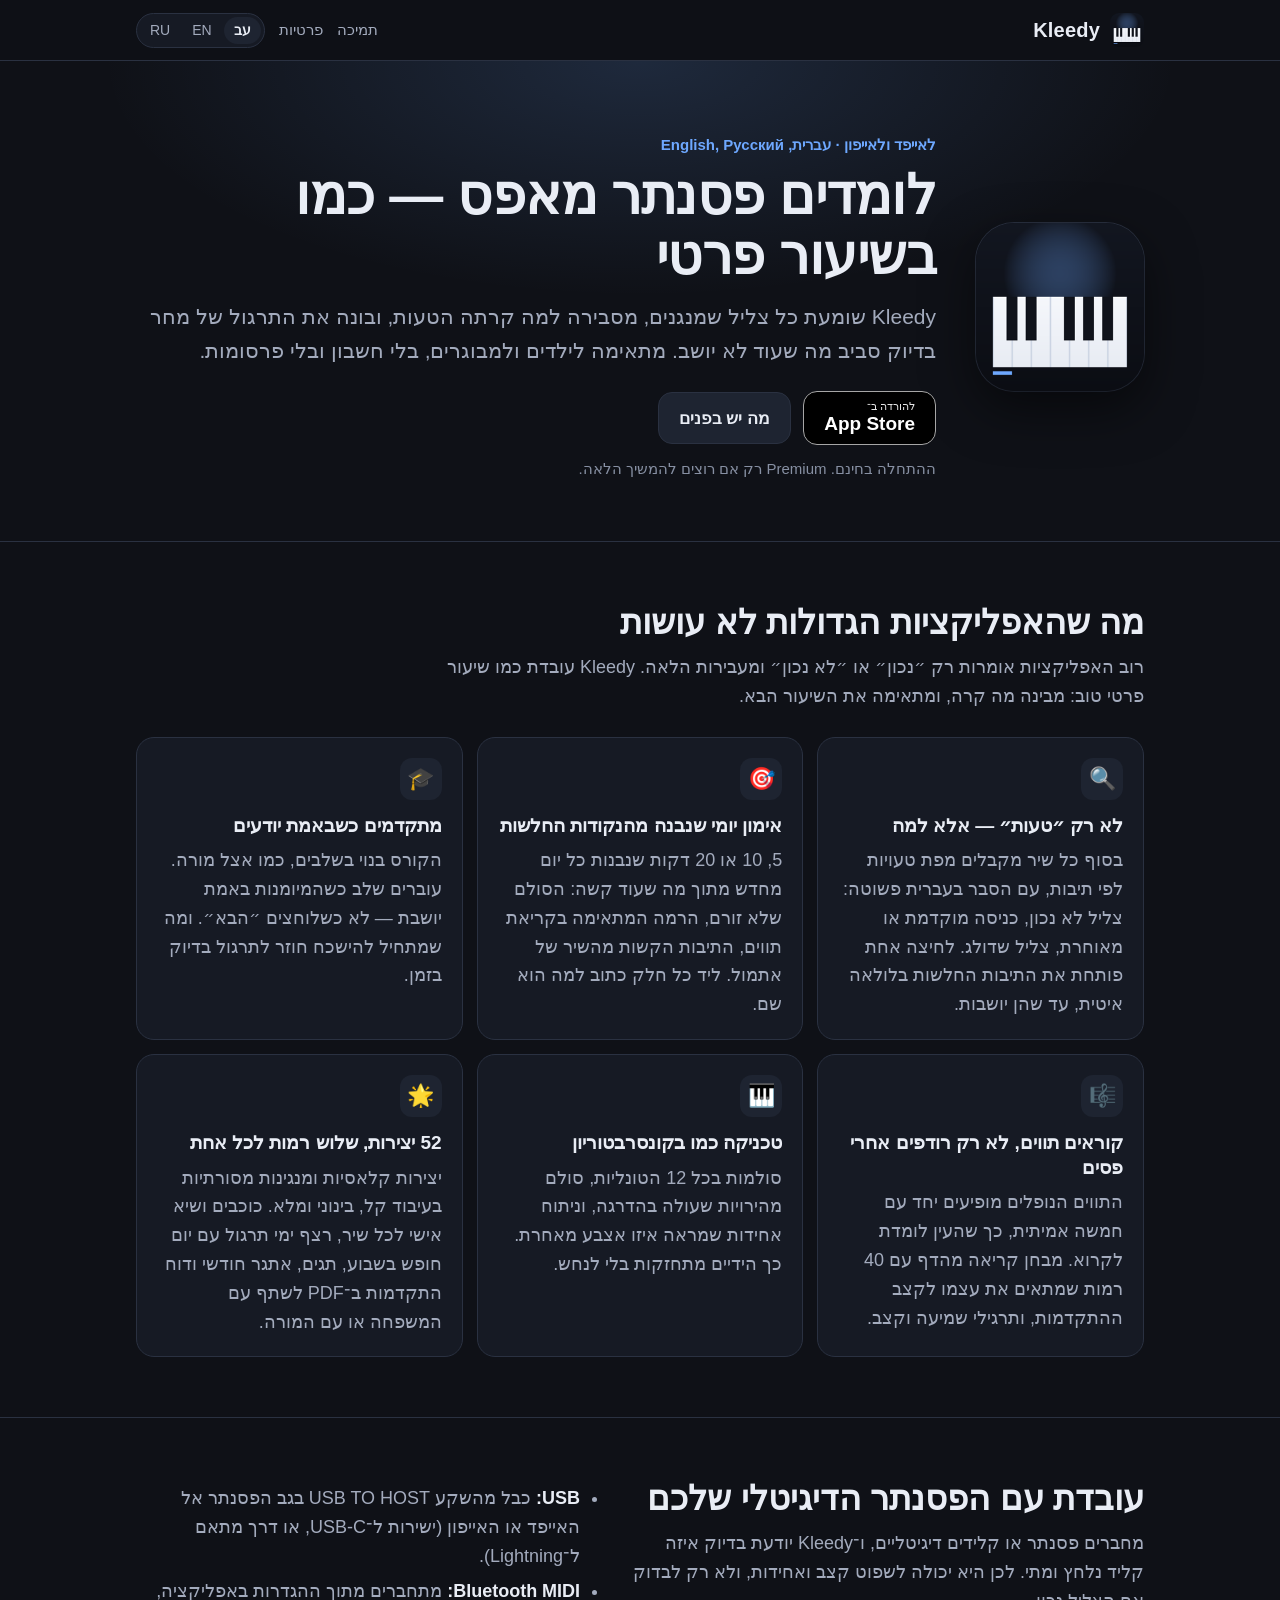
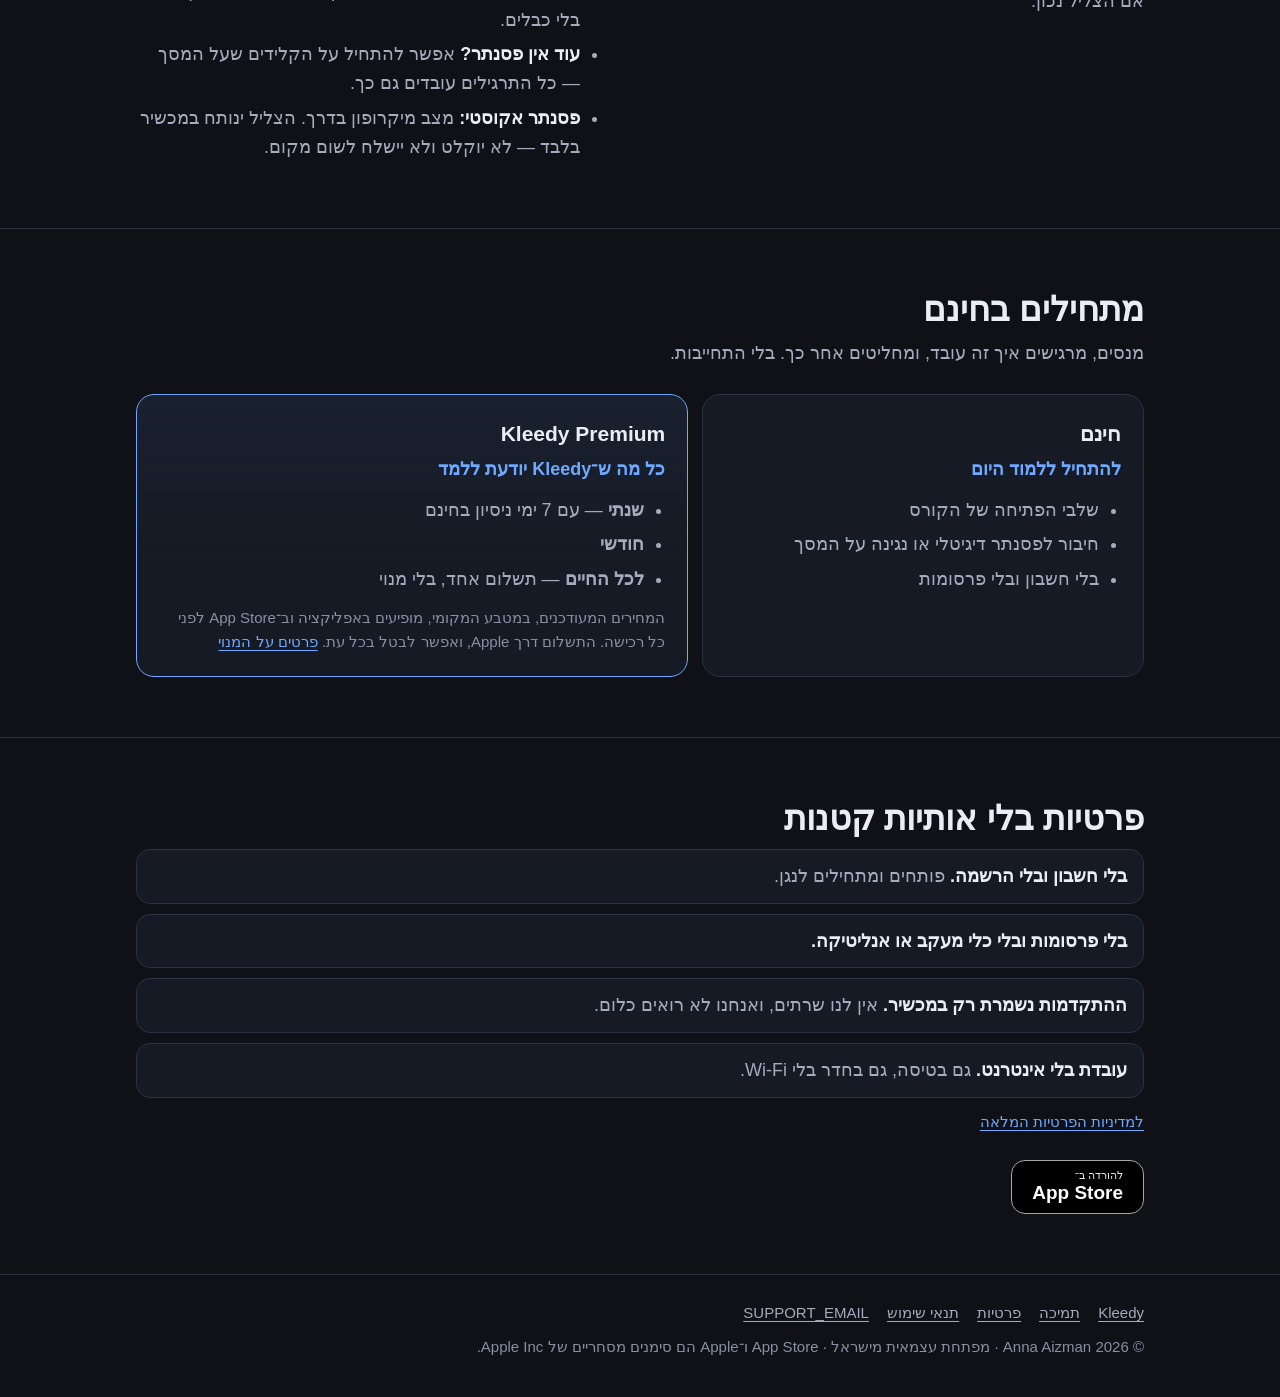
==== index.html @ 332d2723 "Kleedy site" ====
<!doctype html>
<html lang="he" dir="rtl">
<head>
  <meta charset="utf-8">
  <meta name="viewport" content="width=device-width, initial-scale=1">
  <title>Kleedy — לומדים פסנתר מאפס, כמו בשיעור פרטי</title>
  <meta name="description" content="אפליקציה ללימוד פסנתר מאפס לאייפד ולאייפון: מסבירה למה קרתה הטעות, בונה אימון יומי מהנקודות החלשות ועובדת עם פסנתר דיגיטלי. בלי חשבון ובלי פרסומות.">
  <meta name="theme-color" content="#0f1117">
  <meta property="og:title" content="Kleedy — לומדים פסנתר מאפס, כמו בשיעור פרטי">
  <meta property="og:description" content="אפליקציה ללימוד פסנתר מאפס לאייפד ולאייפון: מסבירה למה קרתה הטעות, בונה אימון יומי מהנקודות החלשות ועובדת עם פסנתר דיגיטלי. בלי חשבון ובלי פרסומות.">
  <meta property="og:type" content="website">
  <link rel="icon" type="image/png" href="favicon.png">
  <link rel="apple-touch-icon" href="apple-touch-icon.png">
  <link rel="stylesheet" href="style.css">
  <link rel="alternate" hreflang="he" href="index.html">
  <link rel="alternate" hreflang="en" href="en/index.html">
  <link rel="alternate" hreflang="ru" href="ru/index.html">
</head>
<body>
<header class="site-header">
  <div class="wrap">
    <a class="brand" href="index.html"><img src="favicon.png" alt="" width="34" height="34">Kleedy</a>
    <nav class="header-links" aria-label="ניווט">
      <a href="support.html">תמיכה</a>
      <a href="privacy.html">פרטיות</a>
      <div class="lang" role="group" aria-label="שפה"><span aria-current="true" lang="he">עב</span><a href="en/index.html" hreflang="en" lang="en" title="English">EN</a><a href="ru/index.html" hreflang="ru" lang="ru" title="Русский">RU</a></div>
    </nav>
  </div>
</header>
<main>
<section class="hero">
  <div class="wrap">
    <img class="hero-icon" src="icon.png" alt="הסמל של Kleedy: קלידי פסנתר" width="168" height="168">
    <div>
      <p class="eyebrow">לאייפד ולאייפון · עברית, English, Русский</p>
      <h1>לומדים פסנתר מאפס — כמו בשיעור פרטי</h1>
      <p class="lead">Kleedy שומעת כל צליל שמנגנים, מסבירה למה קרתה הטעות, ובונה את התרגול של מחר בדיוק סביב מה שעוד לא יושב. מתאימה לילדים ולמבוגרים, בלי חשבון ובלי פרסומות.</p>
      <div class="cta">
        <a class="button store" href="APP_STORE_URL"><span><small>להורדה ב־</small><b>App Store</b></span></a>
        <a class="button secondary" href="#features">מה יש בפנים</a>
      </div>
      <p class="note">ההתחלה בחינם. Premium רק אם רוצים להמשיך הלאה.</p>
    </div>
  </div>
</section>

<section id="features">
  <div class="wrap">
    <h2>מה שהאפליקציות הגדולות לא עושות</h2>
    <p class="section-intro">רוב האפליקציות אומרות רק ״נכון״ או ״לא נכון״ ומעבירות הלאה. Kleedy עובדת כמו שיעור פרטי טוב: מבינה מה קרה, ומתאימה את השיעור הבא.</p>
    <div class="grid">
      <article class="card">
        <div class="icon" aria-hidden="true">🔍</div>
        <h3>לא רק ״טעות״ — אלא למה</h3>
        <p>בסוף כל שיר מקבלים מפת טעויות לפי תיבות, עם הסבר בעברית פשוטה: צליל לא נכון, כניסה מוקדמת או מאוחרת, צליל שדולג. לחיצה אחת פותחת את התיבות החלשות בלולאה איטית, עד שהן יושבות.</p>
      </article>
      <article class="card">
        <div class="icon" aria-hidden="true">🎯</div>
        <h3>אימון יומי שנבנה מהנקודות החלשות</h3>
        <p>5, 10 או 20 דקות שנבנות כל יום מחדש מתוך מה שעוד קשה: הסולם שלא זורם, הרמה המתאימה בקריאת תווים, התיבות הקשות מהשיר של אתמול. ליד כל חלק כתוב למה הוא שם.</p>
      </article>
      <article class="card">
        <div class="icon" aria-hidden="true">🎓</div>
        <h3>מתקדמים כשבאמת יודעים</h3>
        <p>הקורס בנוי בשלבים, כמו אצל מורה. עוברים שלב כשהמיומנות באמת יושבת — לא כשלוחצים ״הבא״. ומה שמתחיל להישכח חוזר לתרגול בדיוק בזמן.</p>
      </article>
      <article class="card">
        <div class="icon" aria-hidden="true">🎼</div>
        <h3>קוראים תווים, לא רק רודפים אחרי פסים</h3>
        <p>התווים הנופלים מופיעים יחד עם חמשה אמיתית, כך שהעין לומדת לקרוא. מבחן קריאה מהדף עם 40 רמות שמתאים את עצמו לקצב ההתקדמות, ותרגילי שמיעה וקצב.</p>
      </article>
      <article class="card">
        <div class="icon" aria-hidden="true">🎹</div>
        <h3>טכניקה כמו בקונסרבטוריון</h3>
        <p>סולמות בכל 12 הטונליות, סולם מהירויות שעולה בהדרגה, וניתוח אחידות שמראה איזו אצבע מאחרת. כך הידיים מתחזקות בלי לנחש.</p>
      </article>
      <article class="card">
        <div class="icon" aria-hidden="true">🌟</div>
        <h3>52 יצירות, שלוש רמות לכל אחת</h3>
        <p>יצירות קלאסיות ומנגינות מסורתיות בעיבוד קל, בינוני ומלא. כוכבים ושיא אישי לכל שיר, רצף ימי תרגול עם יום חופש בשבוע, תגים, אתגר חודשי ודוח התקדמות ב־PDF לשתף עם המשפחה או עם המורה.</p>
      </article>
    </div>
  </div>
</section>

<section id="piano">
  <div class="wrap piano-box">
    <div>
      <h2>עובדת עם הפסנתר הדיגיטלי שלכם</h2>
      <p class="section-intro">מחברים פסנתר או קלידים דיגיטליים, ו־Kleedy יודעת בדיוק איזה קליד נלחץ ומתי. לכן היא יכולה לשפוט קצב ואחידות, ולא רק לבדוק אם הצליל נכון.</p>
    </div>
    <ul>
      <li><strong>USB:</strong> כבל מהשקע USB TO HOST בגב הפסנתר אל האייפד או האייפון (ישירות ל־USB‑C, או דרך מתאם ל־Lightning).</li>
      <li><strong>Bluetooth MIDI:</strong> מתחברים מתוך ההגדרות באפליקציה, בלי כבלים.</li>
      <li><strong>עוד אין פסנתר?</strong> אפשר להתחיל על הקלידים שעל המסך — כל התרגילים עובדים גם כך.</li>
      <li><strong>פסנתר אקוסטי:</strong> מצב מיקרופון בדרך. הצליל ינותח במכשיר בלבד — לא יוקלט ולא יישלח לשום מקום.</li>
    </ul>
  </div>
</section>

<section id="pricing">
  <div class="wrap">
    <h2>מתחילים בחינם</h2>
    <p class="section-intro">מנסים, מרגישים איך זה עובד, ומחליטים אחר כך. בלי התחייבות.</p>
    <div class="price-grid">
      <div class="price">
        <h3>חינם</h3>
        <p class="tag">להתחיל ללמוד היום</p>
        <ul>
          <li>שלבי הפתיחה של הקורס</li>
          <li>חיבור לפסנתר דיגיטלי או נגינה על המסך</li>
          <li>בלי חשבון ובלי פרסומות</li>
        </ul>
      </div>
      <div class="price premium">
        <h3>Kleedy Premium</h3>
        <p class="tag">כל מה ש־Kleedy יודעת ללמד</p>
        <ul>
          <li><strong>שנתי</strong> — עם 7 ימי ניסיון בחינם</li>
          <li><strong>חודשי</strong></li>
          <li><strong>לכל החיים</strong> — תשלום אחד, בלי מנוי</li>
        </ul>
        <p class="note">המחירים המעודכנים, במטבע המקומי, מופיעים באפליקציה וב־App Store לפני כל רכישה. התשלום דרך Apple, ואפשר לבטל בכל עת. <a href="terms.html">פרטים על המנוי</a></p>
      </div>
    </div>
  </div>
</section>

<section id="privacy">
  <div class="wrap">
    <h2>פרטיות בלי אותיות קטנות</h2>
    <ul class="promise">
      <li><strong>בלי חשבון ובלי הרשמה.</strong> פותחים ומתחילים לנגן.</li>
      <li><strong>בלי פרסומות ובלי כלי מעקב או אנליטיקה.</strong></li>
      <li><strong>ההתקדמות נשמרת רק במכשיר.</strong> אין לנו שרתים, ואנחנו לא רואים כלום.</li>
      <li><strong>עובדת בלי אינטרנט.</strong> גם בטיסה, גם בחדר בלי Wi‑Fi.</li>
    </ul>
    <p class="note"><a href="privacy.html">למדיניות הפרטיות המלאה</a></p>
    <div class="cta" style="margin-top:26px"><a class="button store" href="APP_STORE_URL"><span><small>להורדה ב־</small><b>App Store</b></span></a></div>
  </div>
</section>
</main>
<footer class="site-footer">
  <div class="wrap">
    <nav aria-label="קישורים">
      <a href="index.html">Kleedy</a>
      <a href="support.html">תמיכה</a>
      <a href="privacy.html">פרטיות</a>
      <a href="terms.html">תנאי שימוש</a>
      <a href="mailto:SUPPORT_EMAIL"><span class="ltr">SUPPORT_EMAIL</span></a>
    </nav>
    <p>© 2026 Anna Aizman · מפתחת עצמאית מישראל · App Store ו־Apple הם סימנים מסחריים של Apple Inc.</p>
  </div>
</footer>
</body>
</html>
---- style.css ----
/* Kleedy — one stylesheet for every page and language.
   Colours come from the app (PianoCourse/UI/Theme.swift). Logical
   properties (inline-start/end) keep RTL and LTR pages identical. */

:root {
  --bg: #0f1117;
  --surface: #161a24;
  --surface2: #1e2431;
  --line: #2a3141;
  --text: #e9edf5;
  --dim: #a3abbd;
  --faint: #8790a3;
  --accent: #6ea8ff;
  --on-accent: #08101f;
  --good: #4bdd80;
  --warn: #fbbf24;
  --violet: #a78bfa;
  --radius: 18px;
  --max: 1040px;
  color-scheme: dark;
}

*, *::before, *::after { box-sizing: border-box; }

html { -webkit-text-size-adjust: 100%; }

body {
  margin: 0;
  background: var(--bg);
  color: var(--text);
  font-family: -apple-system, BlinkMacSystemFont, "Segoe UI", "Arial Hebrew", Arial, "Noto Sans", "Noto Sans Hebrew", sans-serif;
  font-size: 17px;
  line-height: 1.6;
  overflow-wrap: break-word;
}

a { color: var(--accent); text-underline-offset: 3px; }
a:hover { text-decoration-thickness: 2px; }
a:focus-visible, .button:focus-visible { outline: 3px solid var(--accent); outline-offset: 3px; border-radius: 6px; }

img { max-width: 100%; height: auto; display: block; }

.wrap {
  width: 100%;
  max-width: var(--max);
  margin-inline: auto;
  padding-inline: 16px;
}

/* ---------- Header ---------- */

.site-header {
  border-bottom: 1px solid var(--line);
  background: rgba(15, 17, 23, 0.92);
}

/* On phones the header scrolls away; on wider screens it stays on top. */
@media (min-width: 640px) {
  .site-header {
    position: sticky;
    top: 0;
    z-index: 10;
    -webkit-backdrop-filter: blur(10px);
    backdrop-filter: blur(10px);
  }
}

.site-header .wrap {
  display: flex;
  align-items: center;
  justify-content: space-between;
  gap: 12px;
  min-height: 60px;
  flex-wrap: wrap;
  padding-block: 8px;
}

.brand {
  display: flex;
  align-items: center;
  gap: 10px;
  color: var(--text);
  text-decoration: none;
  font-weight: 700;
  font-size: 20px;
  letter-spacing: 0.01em;
}
.brand img { width: 34px; height: 34px; border-radius: 9px; }

.header-links {
  display: flex;
  align-items: center;
  gap: 6px 14px;
  flex-wrap: wrap;
  font-size: 15px;
}
.header-links a { color: var(--dim); text-decoration: none; }
.header-links a:hover { color: var(--text); }

.lang {
  display: flex;
  gap: 2px;
  background: var(--surface);
  border: 1px solid var(--line);
  border-radius: 999px;
  padding: 3px;
}
.lang a, .lang span {
  padding: 3px 10px;
  border-radius: 999px;
  font-size: 14px;
  line-height: 1.5;
  text-decoration: none;
  color: var(--dim);
}
.lang span[aria-current] { background: var(--surface2); color: var(--text); font-weight: 600; }

/* ---------- Hero ---------- */

.hero {
  padding-block: 44px 36px;
  background:
    radial-gradient(60% 70% at 50% 0%, rgba(110, 168, 255, 0.16), transparent 70%);
}
.hero .wrap {
  display: grid;
  gap: 28px;
  align-items: center;
}
.hero-icon {
  width: 112px;
  height: 112px;
  border-radius: 26px;
  box-shadow: 0 18px 50px rgba(0, 0, 0, 0.5), 0 0 0 1px var(--line);
}
.eyebrow {
  color: var(--accent);
  font-weight: 600;
  font-size: 15px;
  margin: 0 0 8px;
}
h1 {
  font-size: clamp(32px, 8vw, 54px);
  line-height: 1.12;
  margin: 0 0 14px;
  letter-spacing: -0.01em;
}
.lead {
  font-size: clamp(18px, 4.4vw, 21px);
  color: var(--dim);
  margin: 0 0 24px;
  max-width: 38em;
}
.cta { display: flex; flex-wrap: wrap; gap: 12px; align-items: center; }
.note { color: var(--faint); font-size: 15px; margin: 12px 0 0; }

/* The App Store button. Swap for Apple's official badge artwork when available. */
.button {
  display: inline-flex;
  align-items: center;
  gap: 10px;
  min-height: 52px;
  padding: 8px 20px;
  border-radius: 14px;
  font-weight: 700;
  font-size: 17px;
  text-decoration: none;
}
.button.store {
  background: #000;
  color: #fff;
  border: 1px solid #a6a6a6;
}
.button.store small { display: block; font-size: 11px; font-weight: 500; line-height: 1.2; opacity: 0.9; }
.button.store b { display: block; font-size: 19px; line-height: 1.2; }
.button.store svg { width: 24px; height: 24px; flex: none; }
.button.secondary {
  background: var(--surface2);
  color: var(--text);
  border: 1px solid var(--line);
  font-weight: 600;
}

/* ---------- Sections ---------- */

section { padding-block: 40px; }
section + section { border-top: 1px solid var(--line); }

h2 {
  font-size: clamp(25px, 6vw, 34px);
  line-height: 1.2;
  margin: 0 0 10px;
}
.section-intro { color: var(--dim); margin: 0 0 26px; max-width: 40em; }

.grid {
  display: grid;
  gap: 14px;
  grid-template-columns: 1fr;
}

.card {
  background: var(--surface);
  border: 1px solid var(--line);
  border-radius: var(--radius);
  padding: 20px;
}
.card h3 { font-size: 19px; line-height: 1.3; margin: 0 0 8px; }
.card p { margin: 0; color: var(--dim); }
.card .icon {
  width: 42px;
  height: 42px;
  border-radius: 12px;
  display: grid;
  place-items: center;
  background: var(--surface2);
  margin-bottom: 14px;
  font-size: 22px;
  line-height: 1;
}

.piano-box {
  display: grid;
  gap: 14px;
}
.piano-box ul { margin: 0; padding-inline-start: 1.2em; color: var(--dim); }
.piano-box li { margin-block: 6px; }
.piano-box li strong { color: var(--text); }

.price-grid { display: grid; gap: 14px; }
.price {
  background: var(--surface);
  border: 1px solid var(--line);
  border-radius: var(--radius);
  padding: 22px;
}
.price.premium { border-color: var(--accent); background: linear-gradient(180deg, rgba(110,168,255,0.10), var(--surface) 60%); }
.price h3 { margin: 0 0 4px; font-size: 21px; }
.price .tag { color: var(--accent); font-weight: 600; margin: 0 0 12px; }
.price ul { margin: 0; padding-inline-start: 1.2em; color: var(--dim); }
.price li { margin-block: 6px; }

.promise {
  display: grid;
  gap: 10px;
  margin: 0;
  padding: 0;
  list-style: none;
}
.promise li {
  background: var(--surface);
  border: 1px solid var(--line);
  border-radius: 14px;
  padding: 12px 16px;
  color: var(--dim);
}
.promise li strong { color: var(--text); }

/* ---------- Documents (privacy, terms, support) ---------- */

.doc { padding-block: 34px 48px; }
.doc .wrap { max-width: 760px; }
.doc h1 { font-size: clamp(28px, 7vw, 40px); }
.doc h2 { font-size: 22px; margin: 34px 0 8px; }
.doc h3 { font-size: 18px; margin: 22px 0 6px; }
.doc p, .doc li { color: #cfd5e2; }
.doc ul { padding-inline-start: 1.3em; }
.doc li { margin-block: 6px; }
.updated { color: var(--faint); font-size: 15px; margin: 0 0 22px; }
.summary {
  background: var(--surface);
  border: 1px solid var(--line);
  border-inline-start: 4px solid var(--good);
  border-radius: 14px;
  padding: 16px 18px;
  margin: 0 0 10px;
}
.summary p { margin: 0 0 6px; }
.summary ul { margin: 0; }

details {
  background: var(--surface);
  border: 1px solid var(--line);
  border-radius: 14px;
  margin-block: 10px;
}
summary {
  cursor: pointer;
  padding: 14px 18px;
  font-weight: 600;
  list-style-position: inside;
}
details[open] summary { border-bottom: 1px solid var(--line); }
details > div { padding: 4px 18px 12px; }

.contact-box {
  background: var(--surface2);
  border-radius: var(--radius);
  padding: 20px;
  margin-top: 30px;
}
.contact-box h2 { margin-top: 0; }

/* Phone numbers, emails and URLs stay left-to-right inside Hebrew text. */
.ltr { direction: ltr; unicode-bidi: isolate; }

/* ---------- Footer ---------- */

.site-footer {
  border-top: 1px solid var(--line);
  padding-block: 26px 34px;
  color: var(--faint);
  font-size: 15px;
}
.site-footer nav { display: flex; flex-wrap: wrap; gap: 8px 18px; margin-bottom: 10px; }
.site-footer a { color: var(--dim); }
.site-footer p { margin: 4px 0; }

/* ---------- Wider screens ---------- */

@media (min-width: 640px) {
  .grid { grid-template-columns: 1fr 1fr; }
  .price-grid { grid-template-columns: 1fr 1.25fr; }
}

@media (min-width: 900px) {
  body { font-size: 18px; }
  .hero { padding-block: 72px 60px; }
  .hero .wrap { grid-template-columns: auto 1fr; gap: 40px; }
  .hero-icon { width: 168px; height: 168px; border-radius: 38px; }
  .grid { grid-template-columns: repeat(3, 1fr); }
  .piano-box { grid-template-columns: 1.1fr 1fr; gap: 30px; align-items: start; }
  section { padding-block: 60px; }
}

@media (prefers-reduced-motion: no-preference) {
  html { scroll-behavior: smooth; }
}
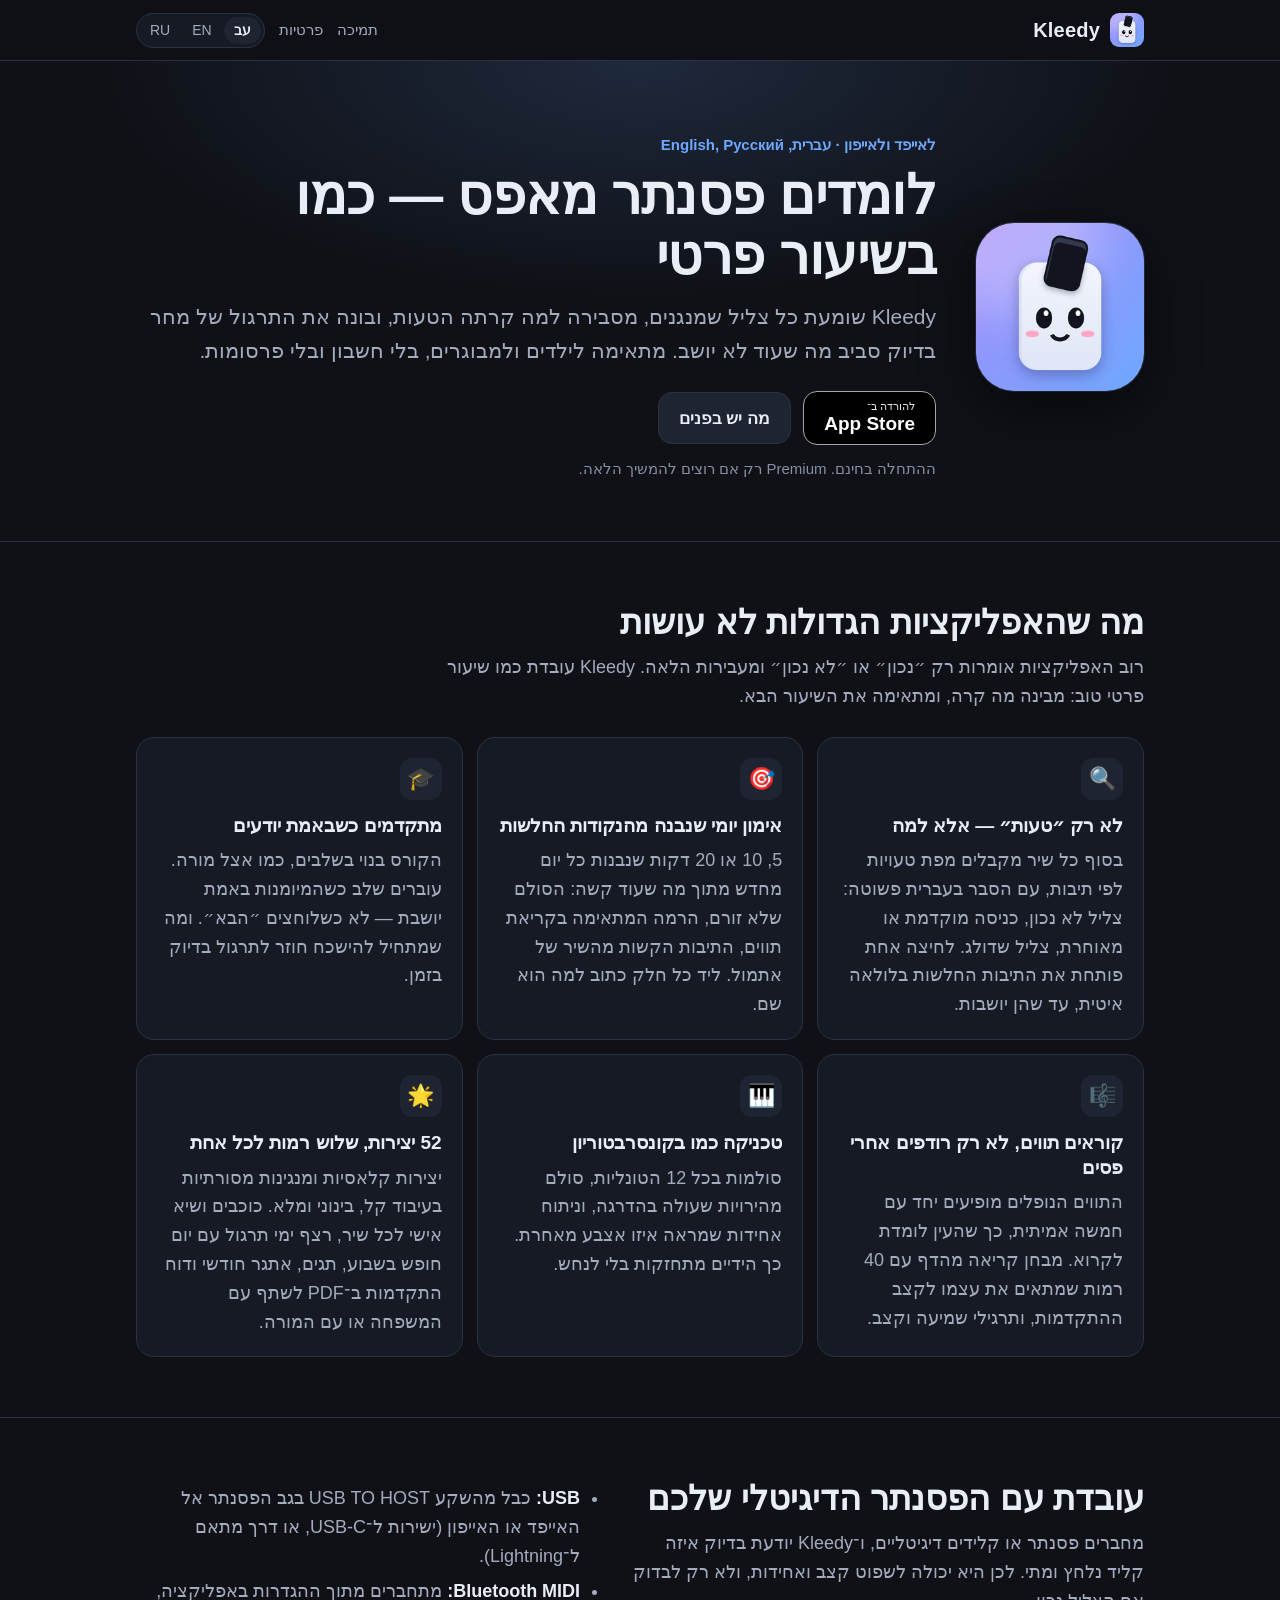
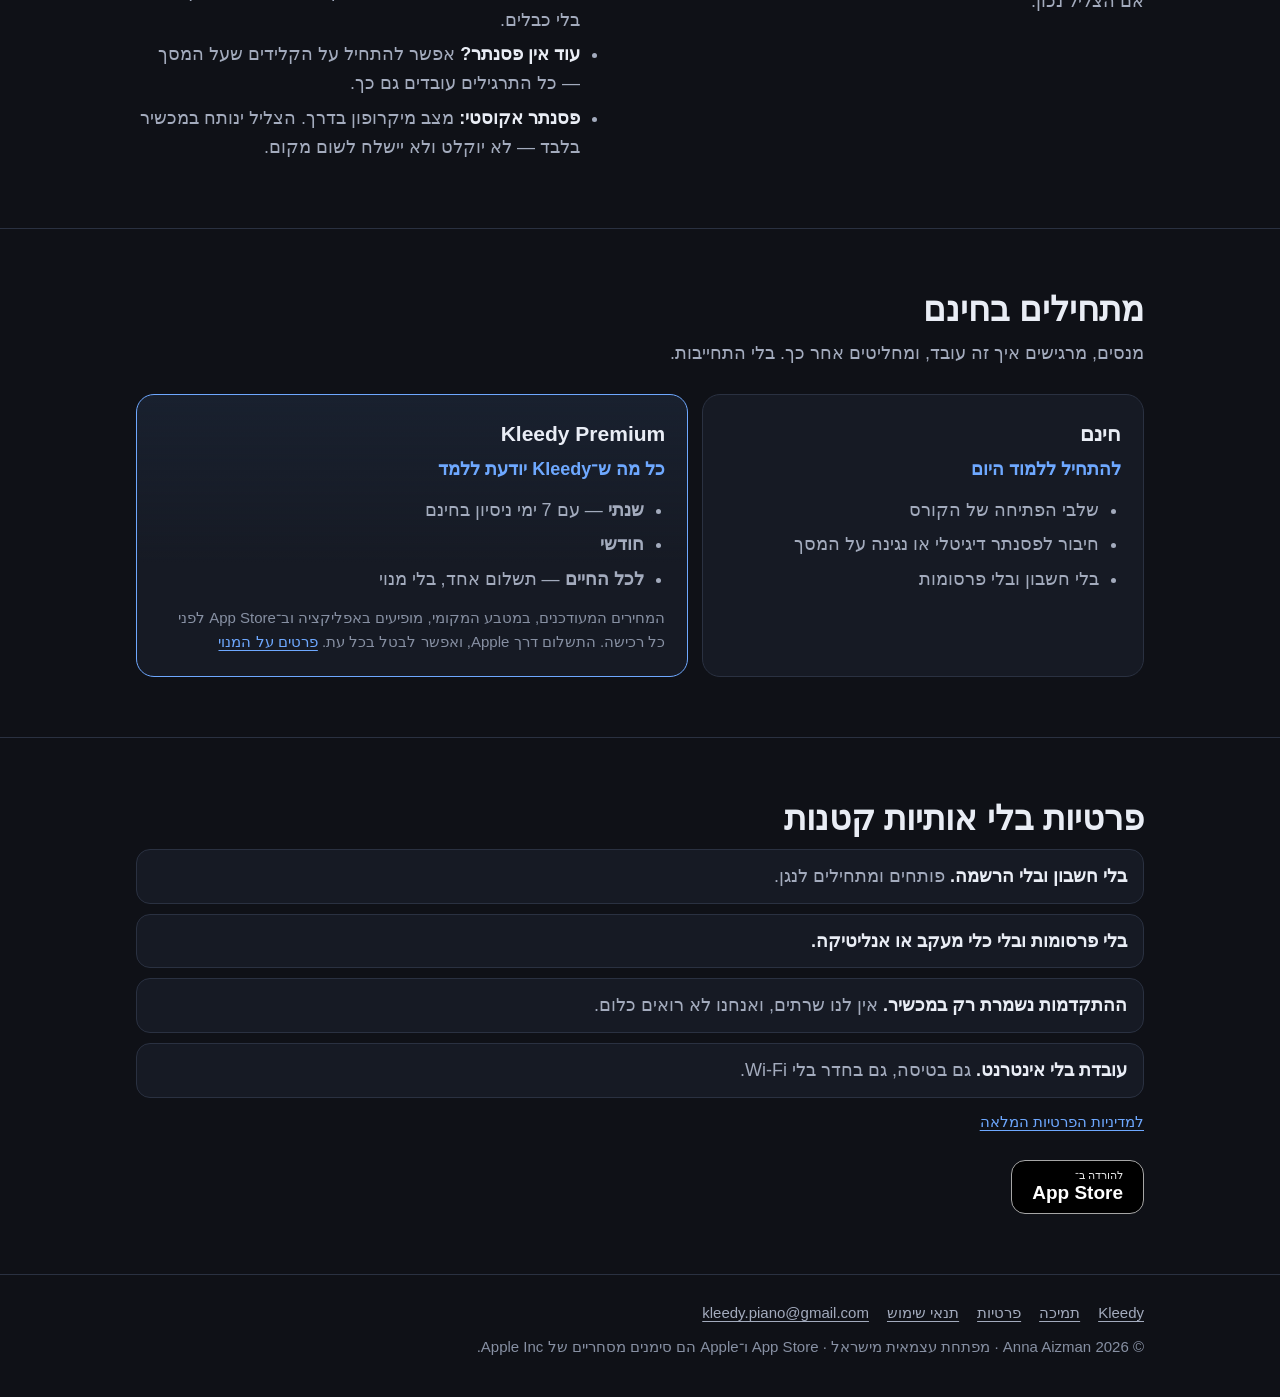
==== commit 4f812197: "Contact address kleedy.piano@gmail.com on every page; new Kleedy icon Co-Authored-By: Claude Opus 5." ====
--- a/index.html
+++ b/index.html
@@ -147,7 +147,7 @@
       <a href="support.html">תמיכה</a>
       <a href="privacy.html">פרטיות</a>
       <a href="terms.html">תנאי שימוש</a>
-      <a href="mailto:SUPPORT_EMAIL"><span class="ltr">SUPPORT_EMAIL</span></a>
+      <a href="mailto:kleedy.piano@gmail.com"><span class="ltr">kleedy.piano@gmail.com</span></a>
     </nav>
     <p>© 2026 Anna Aizman · מפתחת עצמאית מישראל · App Store ו־Apple הם סימנים מסחריים של Apple Inc.</p>
   </div>
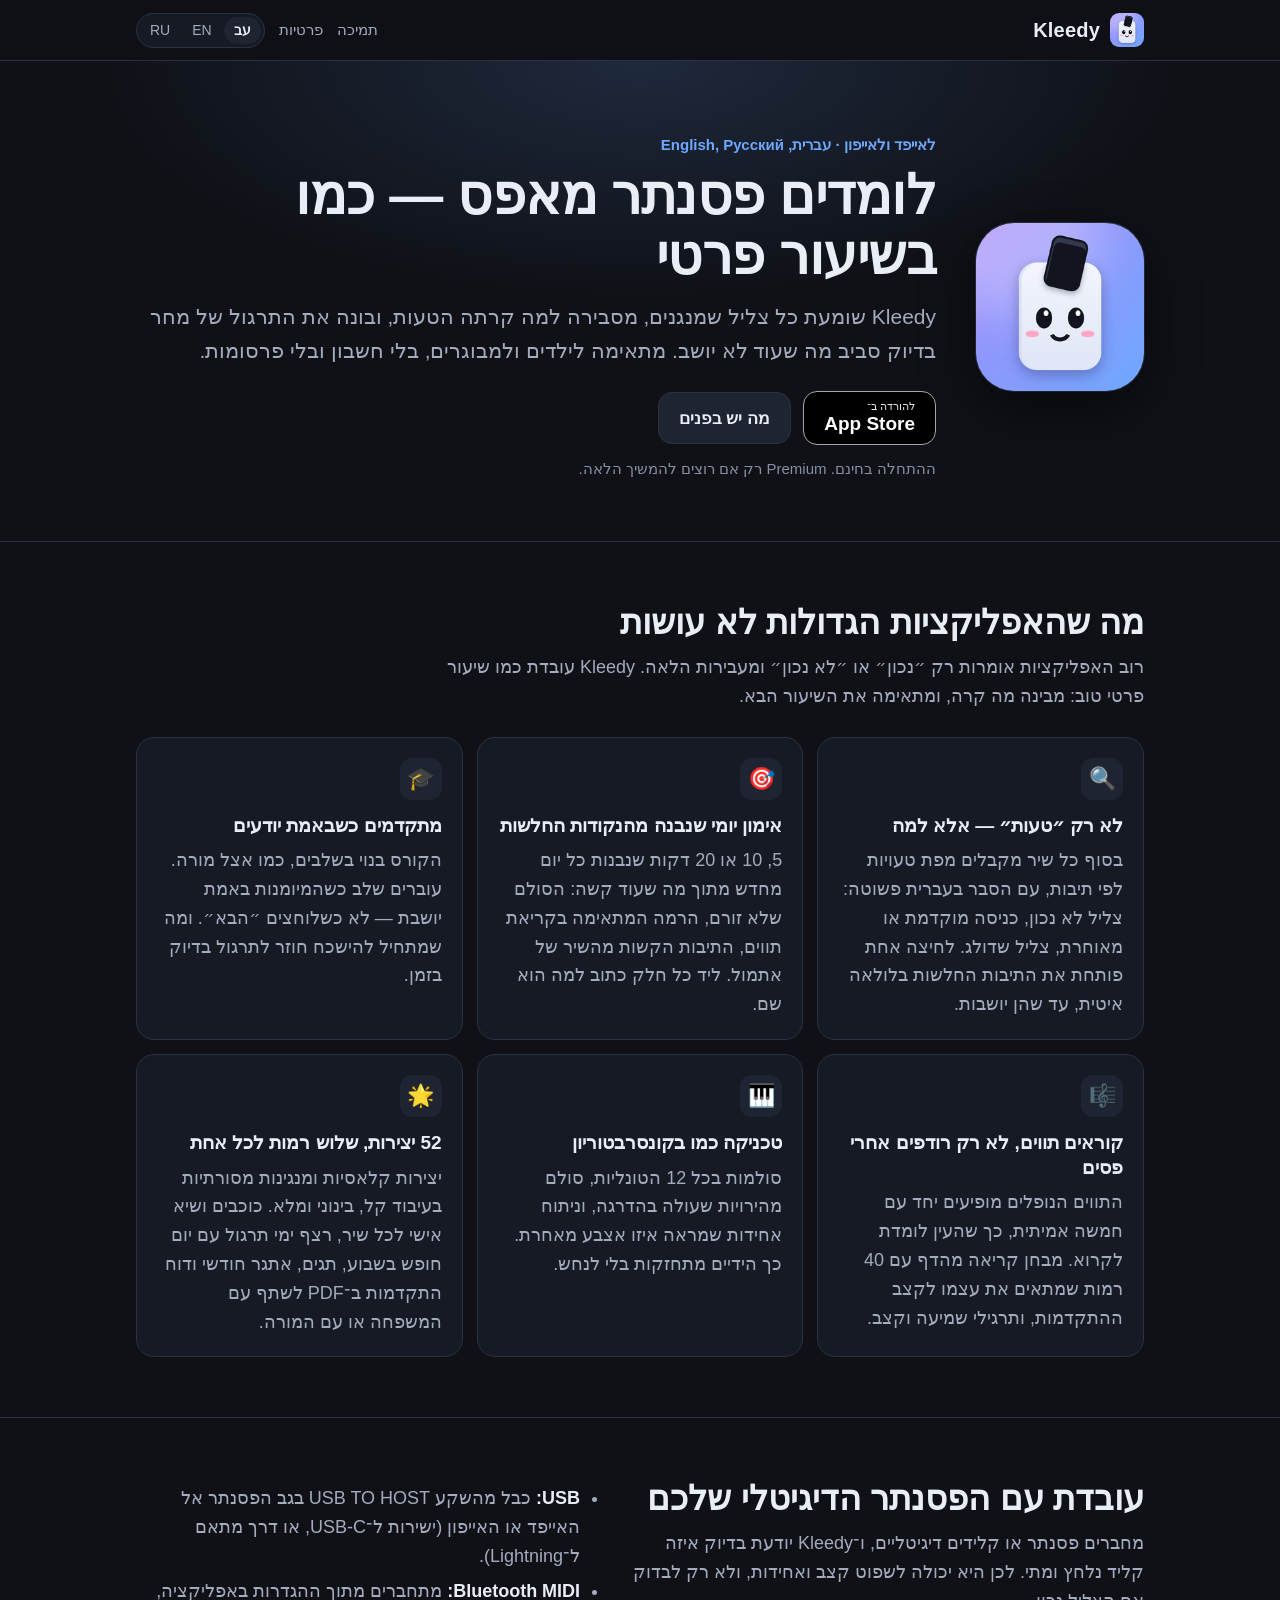
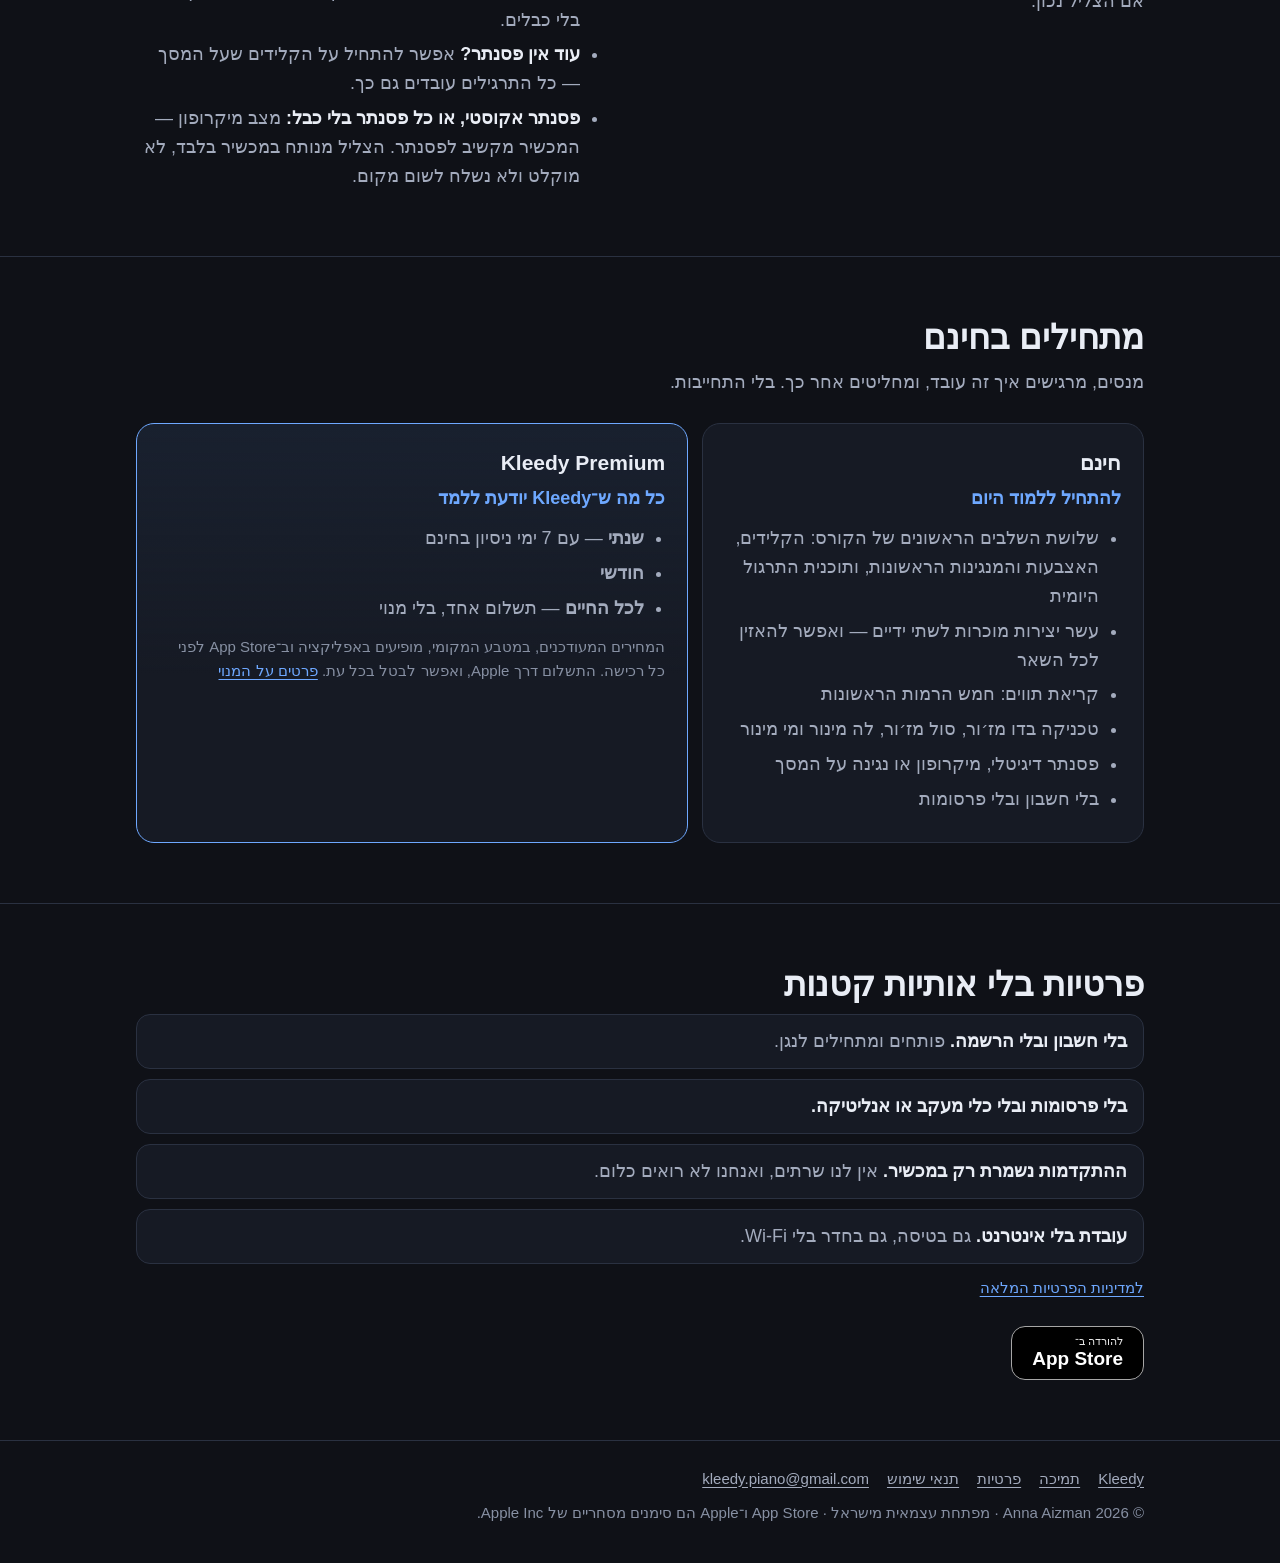
==== commit 9dbbe160: "Site: microphone mode, masculine addressing, accurate free tier" ====
--- a/index.html
+++ b/index.html
@@ -93,7 +93,7 @@
       <li><strong>USB:</strong> כבל מהשקע USB TO HOST בגב הפסנתר אל האייפד או האייפון (ישירות ל־USB‑C, או דרך מתאם ל־Lightning).</li>
       <li><strong>Bluetooth MIDI:</strong> מתחברים מתוך ההגדרות באפליקציה, בלי כבלים.</li>
       <li><strong>עוד אין פסנתר?</strong> אפשר להתחיל על הקלידים שעל המסך — כל התרגילים עובדים גם כך.</li>
-      <li><strong>פסנתר אקוסטי:</strong> מצב מיקרופון בדרך. הצליל ינותח במכשיר בלבד — לא יוקלט ולא יישלח לשום מקום.</li>
+      <li><strong>פסנתר אקוסטי, או כל פסנתר בלי כבל:</strong> מצב מיקרופון — המכשיר מקשיב לפסנתר. הצליל מנותח במכשיר בלבד, לא מוקלט ולא נשלח לשום מקום.</li>
     </ul>
   </div>
 </section>
@@ -107,8 +107,11 @@
         <h3>חינם</h3>
         <p class="tag">להתחיל ללמוד היום</p>
         <ul>
-          <li>שלבי הפתיחה של הקורס</li>
-          <li>חיבור לפסנתר דיגיטלי או נגינה על המסך</li>
+          <li>שלושת השלבים הראשונים של הקורס: הקלידים, האצבעות והמנגינות הראשונות, ותוכנית התרגול היומית</li>
+          <li>עשר יצירות מוכרות לשתי ידיים — ואפשר להאזין לכל השאר</li>
+          <li>קריאת תווים: חמש הרמות הראשונות</li>
+          <li>טכניקה בדו מז׳ור, סול מז׳ור, לה מינור ומי מינור</li>
+          <li>פסנתר דיגיטלי, מיקרופון או נגינה על המסך</li>
           <li>בלי חשבון ובלי פרסומות</li>
         </ul>
       </div>
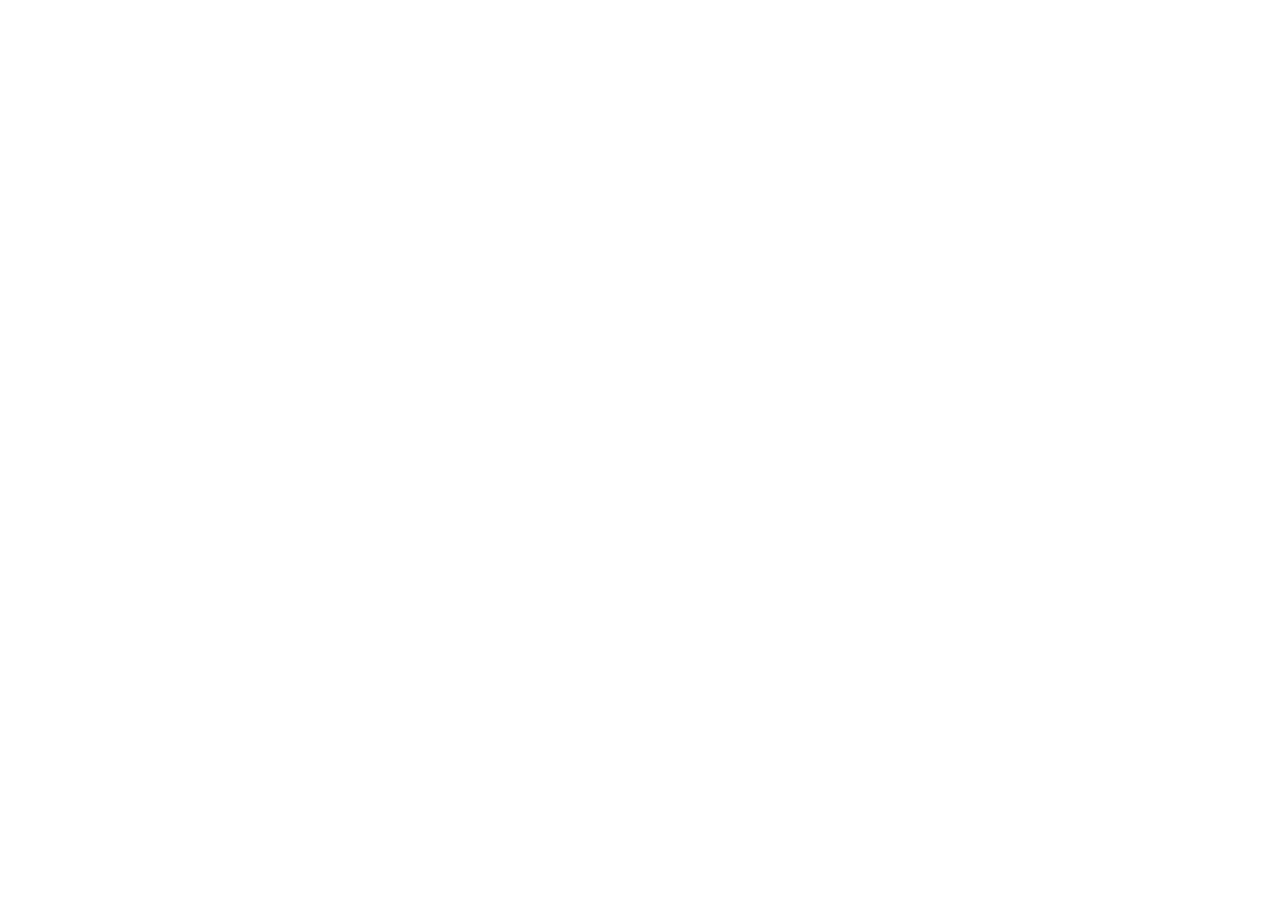
==== commit 11f029a1: "Site moved to kleedyapp.github.io: pages now redirect there; media stays for scheduled posts" ====
--- a/index.html
+++ b/index.html
@@ -1,159 +1,8 @@
 <!doctype html>
-<html lang="he" dir="rtl">
-<head>
-  <meta charset="utf-8">
-  <meta name="viewport" content="width=device-width, initial-scale=1">
-  <title>Kleedy — לומדים פסנתר מאפס, כמו בשיעור פרטי</title>
-  <meta name="description" content="אפליקציה ללימוד פסנתר מאפס לאייפד ולאייפון: מסבירה למה קרתה הטעות, בונה אימון יומי מהנקודות החלשות ועובדת עם פסנתר דיגיטלי. בלי חשבון ובלי פרסומות.">
-  <meta name="theme-color" content="#0f1117">
-  <meta property="og:title" content="Kleedy — לומדים פסנתר מאפס, כמו בשיעור פרטי">
-  <meta property="og:description" content="אפליקציה ללימוד פסנתר מאפס לאייפד ולאייפון: מסבירה למה קרתה הטעות, בונה אימון יומי מהנקודות החלשות ועובדת עם פסנתר דיגיטלי. בלי חשבון ובלי פרסומות.">
-  <meta property="og:type" content="website">
-  <link rel="icon" type="image/png" href="favicon.png">
-  <link rel="apple-touch-icon" href="apple-touch-icon.png">
-  <link rel="stylesheet" href="style.css">
-  <link rel="alternate" hreflang="he" href="index.html">
-  <link rel="alternate" hreflang="en" href="en/index.html">
-  <link rel="alternate" hreflang="ru" href="ru/index.html">
-</head>
-<body>
-<header class="site-header">
-  <div class="wrap">
-    <a class="brand" href="index.html"><img src="favicon.png" alt="" width="34" height="34">Kleedy</a>
-    <nav class="header-links" aria-label="ניווט">
-      <a href="support.html">תמיכה</a>
-      <a href="privacy.html">פרטיות</a>
-      <div class="lang" role="group" aria-label="שפה"><span aria-current="true" lang="he">עב</span><a href="en/index.html" hreflang="en" lang="en" title="English">EN</a><a href="ru/index.html" hreflang="ru" lang="ru" title="Русский">RU</a></div>
-    </nav>
-  </div>
-</header>
-<main>
-<section class="hero">
-  <div class="wrap">
-    <img class="hero-icon" src="icon.png" alt="הסמל של Kleedy: קלידי פסנתר" width="168" height="168">
-    <div>
-      <p class="eyebrow">לאייפד ולאייפון · עברית, English, Русский</p>
-      <h1>לומדים פסנתר מאפס — כמו בשיעור פרטי</h1>
-      <p class="lead">Kleedy שומעת כל צליל שמנגנים, מסבירה למה קרתה הטעות, ובונה את התרגול של מחר בדיוק סביב מה שעוד לא יושב. מתאימה לילדים ולמבוגרים, בלי חשבון ובלי פרסומות.</p>
-      <div class="cta">
-        <a class="button store" href="APP_STORE_URL"><span><small>להורדה ב־</small><b>App Store</b></span></a>
-        <a class="button secondary" href="#features">מה יש בפנים</a>
-      </div>
-      <p class="note">ההתחלה בחינם. Premium רק אם רוצים להמשיך הלאה.</p>
-    </div>
-  </div>
-</section>
-
-<section id="features">
-  <div class="wrap">
-    <h2>מה שהאפליקציות הגדולות לא עושות</h2>
-    <p class="section-intro">רוב האפליקציות אומרות רק ״נכון״ או ״לא נכון״ ומעבירות הלאה. Kleedy עובדת כמו שיעור פרטי טוב: מבינה מה קרה, ומתאימה את השיעור הבא.</p>
-    <div class="grid">
-      <article class="card">
-        <div class="icon" aria-hidden="true">🔍</div>
-        <h3>לא רק ״טעות״ — אלא למה</h3>
-        <p>בסוף כל שיר מקבלים מפת טעויות לפי תיבות, עם הסבר בעברית פשוטה: צליל לא נכון, כניסה מוקדמת או מאוחרת, צליל שדולג. לחיצה אחת פותחת את התיבות החלשות בלולאה איטית, עד שהן יושבות.</p>
-      </article>
-      <article class="card">
-        <div class="icon" aria-hidden="true">🎯</div>
-        <h3>אימון יומי שנבנה מהנקודות החלשות</h3>
-        <p>5, 10 או 20 דקות שנבנות כל יום מחדש מתוך מה שעוד קשה: הסולם שלא זורם, הרמה המתאימה בקריאת תווים, התיבות הקשות מהשיר של אתמול. ליד כל חלק כתוב למה הוא שם.</p>
-      </article>
-      <article class="card">
-        <div class="icon" aria-hidden="true">🎓</div>
-        <h3>מתקדמים כשבאמת יודעים</h3>
-        <p>הקורס בנוי בשלבים, כמו אצל מורה. עוברים שלב כשהמיומנות באמת יושבת — לא כשלוחצים ״הבא״. ומה שמתחיל להישכח חוזר לתרגול בדיוק בזמן.</p>
-      </article>
-      <article class="card">
-        <div class="icon" aria-hidden="true">🎼</div>
-        <h3>קוראים תווים, לא רק רודפים אחרי פסים</h3>
-        <p>התווים הנופלים מופיעים יחד עם חמשה אמיתית, כך שהעין לומדת לקרוא. מבחן קריאה מהדף עם 40 רמות שמתאים את עצמו לקצב ההתקדמות, ותרגילי שמיעה וקצב.</p>
-      </article>
-      <article class="card">
-        <div class="icon" aria-hidden="true">🎹</div>
-        <h3>טכניקה כמו בקונסרבטוריון</h3>
-        <p>סולמות בכל 12 הטונליות, סולם מהירויות שעולה בהדרגה, וניתוח אחידות שמראה איזו אצבע מאחרת. כך הידיים מתחזקות בלי לנחש.</p>
-      </article>
-      <article class="card">
-        <div class="icon" aria-hidden="true">🌟</div>
-        <h3>52 יצירות, שלוש רמות לכל אחת</h3>
-        <p>יצירות קלאסיות ומנגינות מסורתיות בעיבוד קל, בינוני ומלא. כוכבים ושיא אישי לכל שיר, רצף ימי תרגול עם יום חופש בשבוע, תגים, אתגר חודשי ודוח התקדמות ב־PDF לשתף עם המשפחה או עם המורה.</p>
-      </article>
-    </div>
-  </div>
-</section>
-
-<section id="piano">
-  <div class="wrap piano-box">
-    <div>
-      <h2>עובדת עם הפסנתר הדיגיטלי שלכם</h2>
-      <p class="section-intro">מחברים פסנתר או קלידים דיגיטליים, ו־Kleedy יודעת בדיוק איזה קליד נלחץ ומתי. לכן היא יכולה לשפוט קצב ואחידות, ולא רק לבדוק אם הצליל נכון.</p>
-    </div>
-    <ul>
-      <li><strong>USB:</strong> כבל מהשקע USB TO HOST בגב הפסנתר אל האייפד או האייפון (ישירות ל־USB‑C, או דרך מתאם ל־Lightning).</li>
-      <li><strong>Bluetooth MIDI:</strong> מתחברים מתוך ההגדרות באפליקציה, בלי כבלים.</li>
-      <li><strong>עוד אין פסנתר?</strong> אפשר להתחיל על הקלידים שעל המסך — כל התרגילים עובדים גם כך.</li>
-      <li><strong>פסנתר אקוסטי, או כל פסנתר בלי כבל:</strong> מצב מיקרופון — המכשיר מקשיב לפסנתר. הצליל מנותח במכשיר בלבד, לא מוקלט ולא נשלח לשום מקום.</li>
-    </ul>
-  </div>
-</section>
-
-<section id="pricing">
-  <div class="wrap">
-    <h2>מתחילים בחינם</h2>
-    <p class="section-intro">מנסים, מרגישים איך זה עובד, ומחליטים אחר כך. בלי התחייבות.</p>
-    <div class="price-grid">
-      <div class="price">
-        <h3>חינם</h3>
-        <p class="tag">להתחיל ללמוד היום</p>
-        <ul>
-          <li>שלושת השלבים הראשונים של הקורס: הקלידים, האצבעות והמנגינות הראשונות, ותוכנית התרגול היומית</li>
-          <li>עשר יצירות מוכרות לשתי ידיים — ואפשר להאזין לכל השאר</li>
-          <li>קריאת תווים: חמש הרמות הראשונות</li>
-          <li>טכניקה בדו מז׳ור, סול מז׳ור, לה מינור ומי מינור</li>
-          <li>פסנתר דיגיטלי, מיקרופון או נגינה על המסך</li>
-          <li>בלי חשבון ובלי פרסומות</li>
-        </ul>
-      </div>
-      <div class="price premium">
-        <h3>Kleedy Premium</h3>
-        <p class="tag">כל מה ש־Kleedy יודעת ללמד</p>
-        <ul>
-          <li><strong>שנתי</strong> — עם 7 ימי ניסיון בחינם</li>
-          <li><strong>חודשי</strong></li>
-          <li><strong>לכל החיים</strong> — תשלום אחד, בלי מנוי</li>
-        </ul>
-        <p class="note">המחירים המעודכנים, במטבע המקומי, מופיעים באפליקציה וב־App Store לפני כל רכישה. התשלום דרך Apple, ואפשר לבטל בכל עת. <a href="terms.html">פרטים על המנוי</a></p>
-      </div>
-    </div>
-  </div>
-</section>
-
-<section id="privacy">
-  <div class="wrap">
-    <h2>פרטיות בלי אותיות קטנות</h2>
-    <ul class="promise">
-      <li><strong>בלי חשבון ובלי הרשמה.</strong> פותחים ומתחילים לנגן.</li>
-      <li><strong>בלי פרסומות ובלי כלי מעקב או אנליטיקה.</strong></li>
-      <li><strong>ההתקדמות נשמרת רק במכשיר.</strong> אין לנו שרתים, ואנחנו לא רואים כלום.</li>
-      <li><strong>עובדת בלי אינטרנט.</strong> גם בטיסה, גם בחדר בלי Wi‑Fi.</li>
-    </ul>
-    <p class="note"><a href="privacy.html">למדיניות הפרטיות המלאה</a></p>
-    <div class="cta" style="margin-top:26px"><a class="button store" href="APP_STORE_URL"><span><small>להורדה ב־</small><b>App Store</b></span></a></div>
-  </div>
-</section>
-</main>
-<footer class="site-footer">
-  <div class="wrap">
-    <nav aria-label="קישורים">
-      <a href="index.html">Kleedy</a>
-      <a href="support.html">תמיכה</a>
-      <a href="privacy.html">פרטיות</a>
-      <a href="terms.html">תנאי שימוש</a>
-      <a href="mailto:kleedy.piano@gmail.com"><span class="ltr">kleedy.piano@gmail.com</span></a>
-    </nav>
-    <p>© 2026 Anna Aizman · מפתחת עצמאית מישראל · App Store ו־Apple הם סימנים מסחריים של Apple Inc.</p>
-  </div>
-</footer>
-</body>
-</html>
+<html><head><meta charset="utf-8">
+<meta name="robots" content="noindex">
+<link rel="canonical" href="https://kleedyapp.github.io/">
+<meta http-equiv="refresh" content="0; url=https://kleedyapp.github.io/">
+<script>location.replace("https://kleedyapp.github.io/" + location.search + location.hash)</script>
+<title>Kleedy</title></head>
+<body><a href="https://kleedyapp.github.io/">kleedyapp.github.io</a></body></html>
